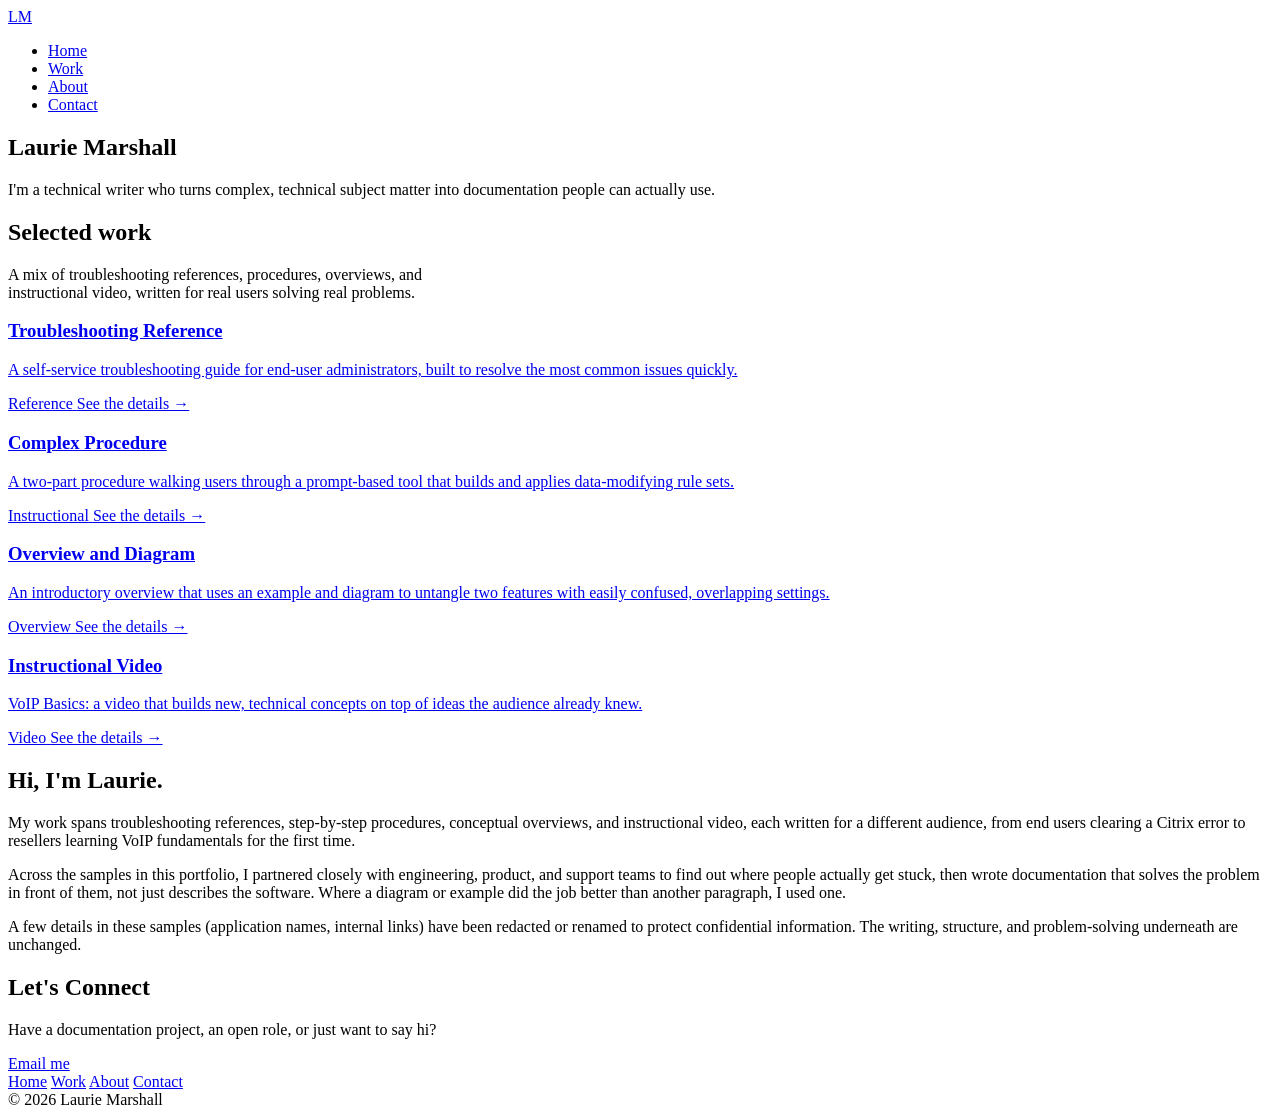
==== index.html @ d7d7e458 "Fix About/Contact section alignment mismatch Both sections used different container max-widths (680p" ====
<!DOCTYPE html>
<html lang="en">
<head>
<meta charset="UTF-8">
<meta name="viewport" content="width=device-width, initial-scale=1.0">
<title>Laurie Marshall | Technical Writer</title>
<meta name="description" content="Portfolio of Laurie Marshall, a technical writer specializing in troubleshooting guides, procedures, overviews, and instructional video.">

<link rel="icon" type="image/png" sizes="32x32" href="assets/favicon/favicon-32x32.png">
<link rel="icon" type="image/png" sizes="16x16" href="assets/favicon/favicon-16x16.png">
<link rel="apple-touch-icon" href="assets/favicon/apple-touch-icon.png">
<link rel="shortcut icon" href="assets/favicon/favicon.ico">

<link rel="preconnect" href="https://fonts.googleapis.com">
<link rel="preconnect" href="https://fonts.gstatic.com" crossorigin>
<link href="https://fonts.googleapis.com/css2?family=Gloock&family=Inter:wght@400;500;600;700&display=swap" rel="stylesheet">

<link rel="stylesheet" href="css/style.css">
</head>
<body>

<header class="site-header">
  <nav class="nav">
    <a href="#top" class="nav-brand">LM</a>
    <ul class="nav-links">
      <li><a href="#top">Home</a></li>
      <li><a href="#work">Work</a></li>
      <li><a href="#about">About</a></li>
      <li><a href="#contact">Contact</a></li>
    </ul>
  </nav>
</header>

<section id="top" class="hero">
  <div class="container hero-inner">
    <h1>Laurie Marshall</h1>
    <p class="lede">I'm a technical writer who turns complex, technical subject matter into documentation people can actually use.</p>
  </div>
</section>

<section id="work" class="section">
  <div class="container">
    <div class="section-head">
      <h2>Selected work</h2>
      <p>A mix of troubleshooting references, procedures, overviews, and<br>instructional video, written for real users solving real problems.</p>
    </div>

    <div class="work-grid">

      <a href="work/troubleshooting-reference.html" class="work-card">
        <div class="work-card-body">
          <h3>Troubleshooting Reference</h3>
          <p>A self-service troubleshooting guide for end-user administrators, built to resolve the most common issues quickly.</p>
          <span class="type-badge reference">Reference</span>
          <span class="work-card-cta">See the details →</span>
        </div>
      </a>

      <a href="work/complex-procedure.html" class="work-card">
        <div class="work-card-body">
          <h3>Complex Procedure</h3>
          <p>A two-part procedure walking users through a prompt-based tool that builds and applies data-modifying rule sets.</p>
          <span class="type-badge instructional">Instructional</span>
          <span class="work-card-cta">See the details →</span>
        </div>
      </a>

      <a href="work/overview-diagram.html" class="work-card">
        <div class="work-card-body">
          <h3>Overview and Diagram</h3>
          <p>An introductory overview that uses an example and diagram to untangle two features with easily confused, overlapping settings.</p>
          <span class="type-badge overview">Overview</span>
          <span class="work-card-cta">See the details →</span>
        </div>
      </a>

      <a href="work/instructional-video.html" class="work-card">
        <div class="work-card-body">
          <h3>Instructional Video</h3>
          <p>VoIP Basics: a video that builds new, technical concepts on top of ideas the audience already knew.</p>
          <span class="type-badge video">Video</span>
          <span class="work-card-cta">See the details →</span>
        </div>
      </a>

    </div>
  </div>
</section>

<section id="about" class="section-intro">
  <div class="container bio">
    <h1>Hi, I'm Laurie.</h1>
    <p>My work spans troubleshooting references, step-by-step procedures, conceptual overviews, and instructional video, each written for a different audience, from end users clearing a Citrix error to resellers learning VoIP fundamentals for the first time.</p>

    <p>Across the samples in this portfolio, I partnered closely with engineering, product, and support teams to find out where people actually get stuck, then wrote documentation that solves the problem in front of them, not just describes the software. Where a diagram or example did the job better than another paragraph, I used one.</p>

    <p>A few details in these samples (application names, internal links) have been redacted or renamed to protect confidential information. The writing, structure, and problem-solving underneath are unchanged.</p>
  </div>
</section>

<section id="contact" class="section-intro">
  <div class="container bio">
    <h1>Let's Connect</h1>
    <p class="lede">Have a documentation project, an open role, or just want to say hi?</p>

    <a href="mailto:lauriejmarshall@att.net?subject=Portfolio%20inquiry" class="btn btn-primary contact-cta">Email me</a>
  </div>
</section>

<footer class="site-footer">
  <div class="container footer-inner">
    <nav class="footer-nav" aria-label="Footer">
      <a href="#top">Home</a>
      <a href="#work">Work</a>
      <a href="#about">About</a>
      <a href="#contact">Contact</a>
    </nav>
    <span class="footer-copy">&copy; 2026 Laurie Marshall</span>
  </div>
</footer>

</body>
</html>
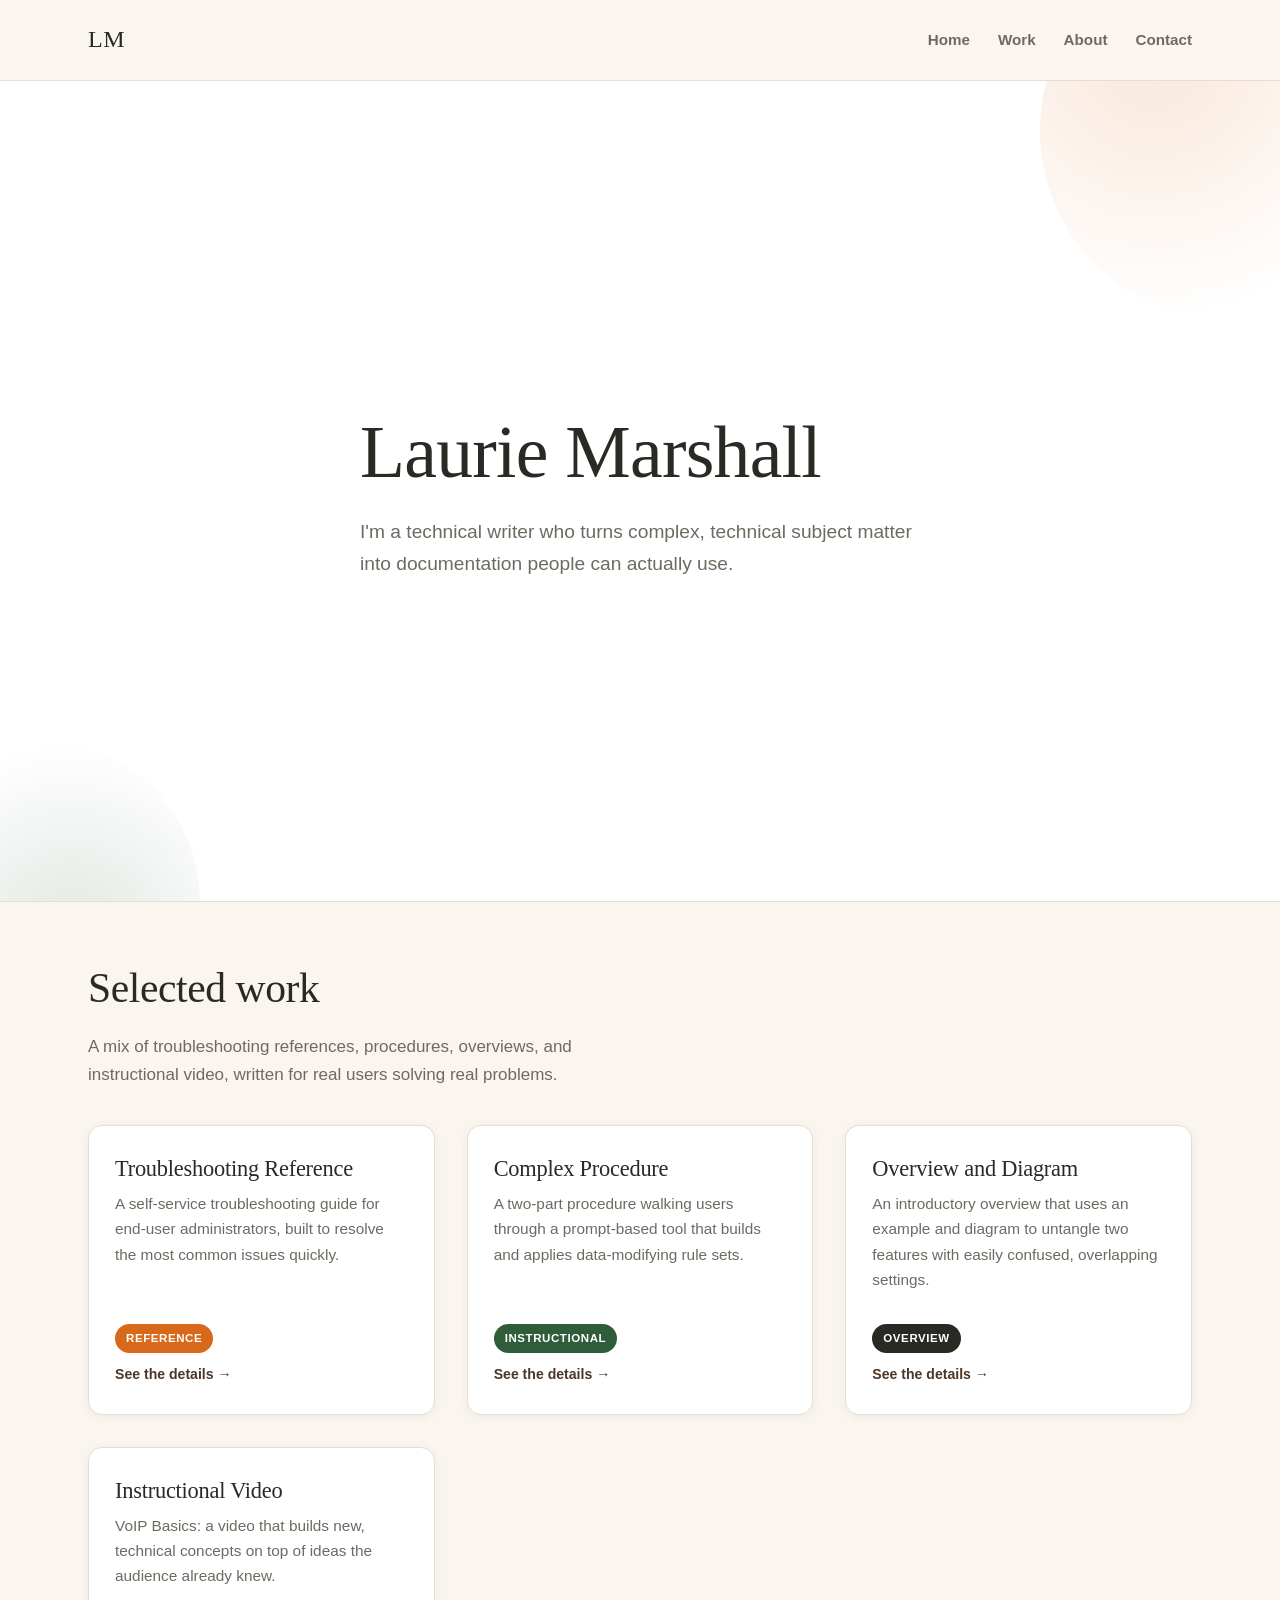
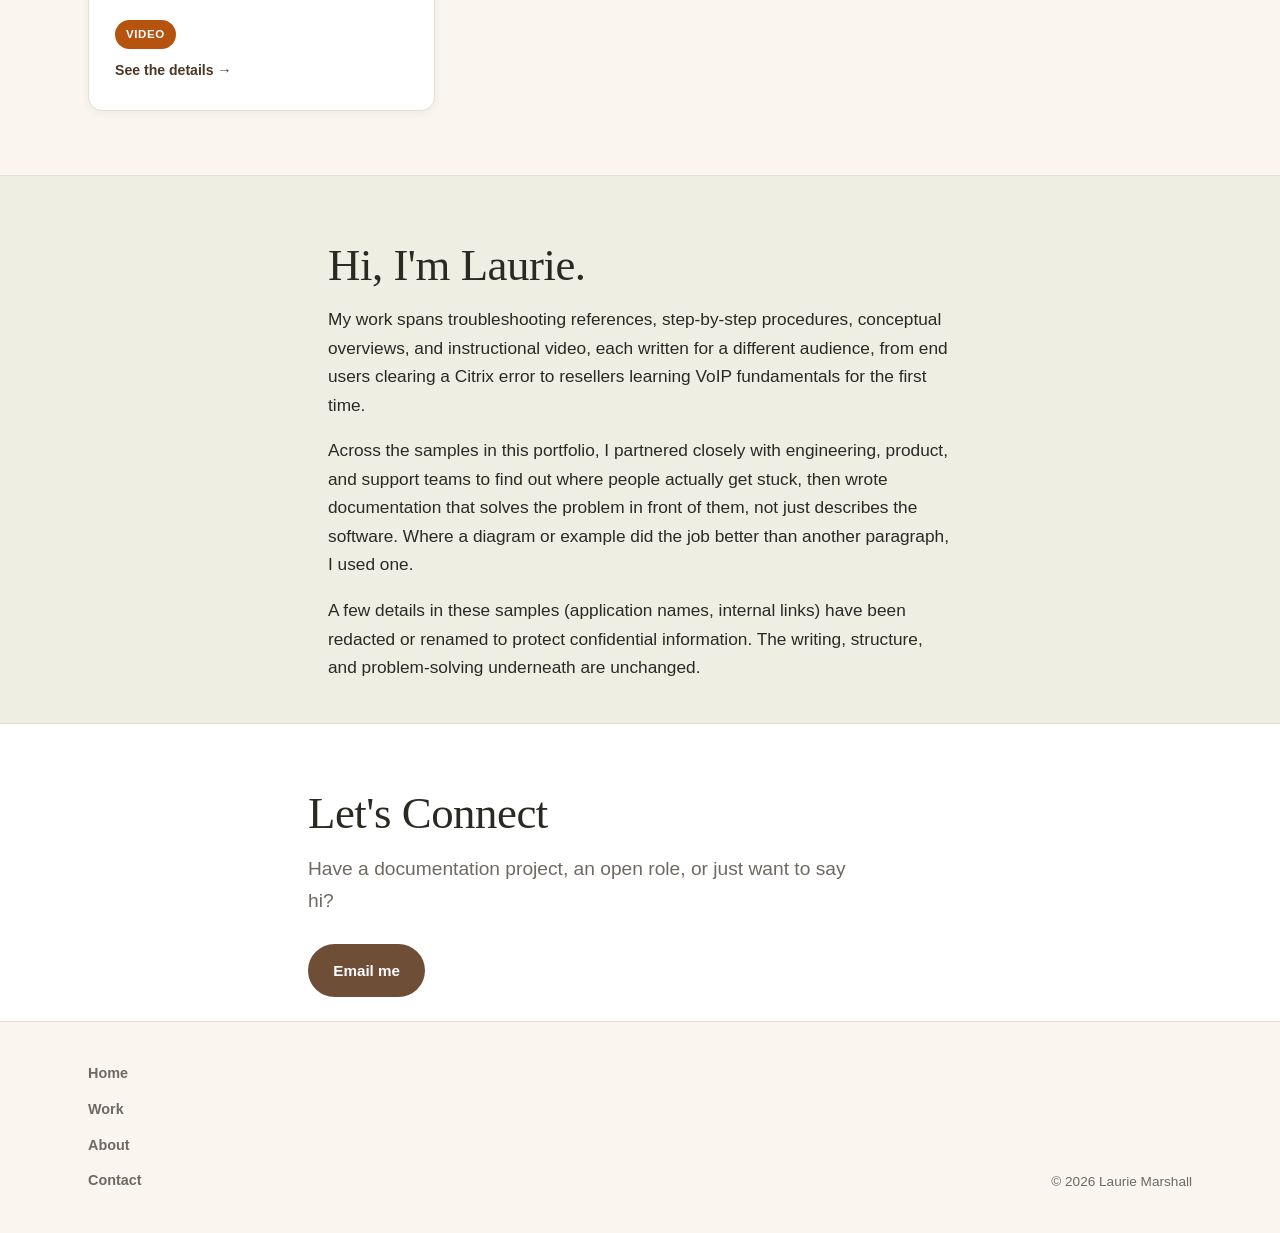
==== commit cf588a00: "Build one-page portfolio site with work detail pages Consolidates the site into a single-page home (" ====
--- a/index.html
+++ b/index.html
@@ -99,7 +99,7 @@
 </section>
 
 <section id="contact" class="section-intro">
-  <div class="container bio">
+  <div class="container hero-inner">
     <h1>Let's Connect</h1>
     <p class="lede">Have a documentation project, an open role, or just want to say hi?</p>
 
--- a/css/style.css
+++ b/css/style.css
@@ -0,0 +1,662 @@
+/* ---------------------------------------------------
+   Laurie Marshall, Portfolio
+   Gloock (display) + Inter (body)
+--------------------------------------------------- */
+
+:root {
+  --bg: #FAF6EF;
+  --bg-raised: #FFFFFF;
+  --text: #2B2924;
+  --text-muted: #6E6A61;
+  --border: #E6DFD1;
+
+  --orange: #D9691A;
+  --orange-dark: #B6540F;
+  --green: #2F5D3A;
+  --green-dark: #234631;
+  --brown: #6F4E37;
+  --brown-dark: #4E3626;
+
+  --radius: 14px;
+  --radius-sm: 8px;
+  --max-width: 1160px;
+
+  --shadow-sm: 0 2px 8px rgba(43, 41, 36, 0.06);
+  --shadow-md: 0 10px 30px rgba(43, 41, 36, 0.10);
+}
+
+* {
+  box-sizing: border-box;
+}
+
+html {
+  scroll-behavior: smooth;
+  overflow-x: clip;
+}
+
+section[id] {
+  scroll-margin-top: 90px;
+}
+
+body {
+  margin: 0;
+  overflow-x: clip;
+  background: var(--bg);
+  color: var(--text);
+  font-family: "Inter", -apple-system, BlinkMacSystemFont, "Segoe UI", sans-serif;
+  font-size: 17px;
+  line-height: 1.65;
+  -webkit-font-smoothing: antialiased;
+}
+
+h1, h2, h3, h4 {
+  font-family: "Gloock", Georgia, serif;
+  font-weight: 400;
+  line-height: 1.15;
+  margin: 0 0 0.5em;
+  letter-spacing: -0.01em;
+}
+
+h1 { font-size: clamp(2.6rem, 5vw + 1rem, 4.6rem); }
+h2 { font-size: clamp(1.8rem, 2.5vw + 1rem, 2.6rem); }
+h3 { font-size: 1.4rem; }
+
+p { margin: 0 0 1em; }
+
+a {
+  color: inherit;
+  text-decoration: none;
+}
+
+img { max-width: 100%; display: block; }
+
+.container {
+  max-width: var(--max-width);
+  margin: 0 auto;
+  padding: 0 28px;
+}
+
+/* ---------------- Buttons / links ---------------- */
+
+.btn {
+  display: inline-flex;
+  align-items: center;
+  gap: 0.5em;
+  padding: 0.85em 1.6em;
+  border-radius: 999px;
+  font-weight: 600;
+  font-size: 0.95rem;
+  border: 1px solid transparent;
+  cursor: pointer;
+  transition: transform 0.15s ease, background 0.2s ease, color 0.2s ease, border-color 0.2s ease;
+}
+
+.btn-primary {
+  background: var(--brown);
+  color: #fff;
+}
+.btn-primary:hover {
+  background: var(--brown-dark);
+  transform: translateY(-1px);
+}
+.btn-primary:active {
+  background: var(--brown-dark);
+  transform: translateY(0) scale(0.98);
+}
+
+.btn-secondary {
+  background: transparent;
+  color: var(--text);
+  border-color: var(--border);
+}
+.btn-secondary:hover {
+  border-color: var(--brown);
+  color: var(--brown);
+  transform: translateY(-1px);
+}
+.btn-secondary:active {
+  border-color: var(--brown-dark);
+  color: var(--brown-dark);
+  background: rgba(111, 78, 55, 0.06);
+  transform: translateY(0) scale(0.98);
+}
+
+.link-accent {
+  color: var(--brown-dark);
+  font-weight: 600;
+  border-bottom: 1.5px solid transparent;
+  transition: border-color 0.2s ease, color 0.2s ease;
+}
+.link-accent:hover {
+  border-color: var(--brown);
+  color: var(--brown);
+}
+.link-accent:active {
+  color: var(--brown-dark);
+  border-color: var(--brown-dark);
+}
+
+a:focus-visible,
+button:focus-visible,
+input:focus-visible,
+textarea:focus-visible {
+  outline: 2px solid var(--brown);
+  outline-offset: 2px;
+  border-radius: 4px;
+}
+
+/* ---------------- Header / nav ---------------- */
+
+.site-header {
+  position: sticky;
+  top: 0;
+  z-index: 50;
+  background: rgba(250, 246, 239, 0.88);
+  backdrop-filter: saturate(180%) blur(10px);
+  border-bottom: 1px solid var(--border);
+}
+
+.nav {
+  display: flex;
+  align-items: center;
+  justify-content: space-between;
+  padding: 20px 28px;
+  max-width: var(--max-width);
+  margin: 0 auto;
+  flex-wrap: wrap;
+  gap: 12px;
+}
+
+.nav-brand {
+  font-family: "Gloock", Georgia, serif;
+  font-size: 1.5rem;
+  letter-spacing: 0.02em;
+  transition: color 0.2s ease;
+}
+.nav-brand:hover {
+  color: var(--brown);
+}
+.nav-brand:active {
+  color: var(--brown-dark);
+}
+
+.nav-links {
+  display: flex;
+  gap: 28px;
+  list-style: none;
+  margin: 0;
+  padding: 0;
+  font-size: 0.95rem;
+  font-weight: 600;
+}
+
+.nav-links a {
+  position: relative;
+  color: var(--text-muted);
+  padding: 4px 0;
+  transition: color 0.2s ease;
+}
+.nav-links a:hover {
+  color: var(--brown);
+}
+.nav-links a:active {
+  color: var(--brown-dark);
+}
+.nav-links a.active {
+  color: var(--text);
+}
+.nav-links a.active::after {
+  content: "";
+  position: absolute;
+  left: 0;
+  right: 0;
+  bottom: -4px;
+  height: 2px;
+  background: var(--brown);
+  border-radius: 2px;
+}
+.nav-links a:focus-visible,
+.nav-brand:focus-visible {
+  outline-color: var(--brown);
+}
+
+/* ---------------- Hero ---------------- */
+
+.hero {
+  min-height: calc(100vh - 80px);
+  display: flex;
+  flex-direction: column;
+  justify-content: center;
+  padding: 96px 0 88px;
+  position: relative;
+  overflow: hidden;
+  background: var(--bg-raised);
+  box-shadow: 0 1px 0 var(--border);
+}
+
+.hero::before {
+  content: "";
+  position: absolute;
+  top: -140px;
+  right: -140px;
+  width: 380px;
+  height: 380px;
+  border-radius: 50%;
+  background: radial-gradient(circle at 30% 30%, rgba(217, 105, 26, 0.16), rgba(217, 105, 26, 0) 70%);
+  z-index: 0;
+}
+
+.hero::after {
+  content: "";
+  position: absolute;
+  bottom: -160px;
+  left: -120px;
+  width: 320px;
+  height: 320px;
+  border-radius: 50%;
+  background: radial-gradient(circle at 60% 60%, rgba(47, 93, 58, 0.14), rgba(47, 93, 58, 0) 70%);
+  z-index: 0;
+}
+
+.hero-inner {
+  position: relative;
+  z-index: 1;
+  max-width: 720px;
+}
+
+.hero h1 {
+  margin-bottom: 0.3em;
+}
+
+.hero .lede {
+  font-size: 1.2rem;
+  color: var(--text-muted);
+  max-width: 560px;
+  margin-bottom: 0;
+}
+
+/* Lighter section intro for About/Contact: same heading treatment as
+   the hero, minus the decorative orbs, so they don't repeat down the page. */
+.section-intro {
+  padding: 64px 0 24px;
+}
+
+.section-intro h1 {
+  font-size: clamp(1.9rem, 2.8vw + 1rem, 2.8rem);
+  margin-bottom: 0.3em;
+}
+
+.section-intro .lede {
+  font-size: 1.2rem;
+  color: var(--text-muted);
+  max-width: 560px;
+  margin-bottom: 0;
+}
+
+/* Distinct tint per section so they read as separate bands down the page */
+#about {
+  background: #EFEEE3;
+  border-top: 1px solid var(--border);
+}
+
+#contact {
+  background: #FFFFFF;
+  border-top: 1px solid var(--border);
+}
+
+/* ---------------- Section headers ---------------- */
+
+.section {
+  padding: 64px 0;
+}
+
+.section-head {
+  margin-bottom: 36px;
+}
+
+.section-head p {
+  color: var(--text-muted);
+  margin: 12px 0 0;
+  max-width: 620px;
+}
+
+/* ---------------- Work grid ---------------- */
+
+.work-grid {
+  display: grid;
+  grid-template-columns: repeat(auto-fill, minmax(280px, 1fr));
+  gap: 32px;
+}
+
+.work-card {
+  background: var(--bg-raised);
+  border-radius: var(--radius);
+  box-shadow: var(--shadow-sm);
+  border: 1px solid var(--border);
+  transition: transform 0.22s ease, box-shadow 0.22s ease, border-color 0.22s ease;
+  display: flex;
+  flex-direction: column;
+  padding: 30px 26px 28px;
+}
+
+.work-card:hover {
+  transform: translateY(-5px);
+  box-shadow: var(--shadow-md);
+  border-color: rgba(111, 78, 55, 0.35);
+}
+
+.work-card:active {
+  transform: translateY(-2px);
+  box-shadow: var(--shadow-sm);
+}
+
+.work-card:focus-visible {
+  outline: 2px solid var(--brown);
+  outline-offset: 3px;
+}
+
+.type-badge {
+  display: inline-block;
+  align-self: flex-start;
+  margin-top: 16px;
+  color: #fff;
+  font-size: 0.72rem;
+  font-weight: 700;
+  letter-spacing: 0.05em;
+  text-transform: uppercase;
+  padding: 5px 11px;
+  border-radius: 999px;
+}
+
+.type-badge.reference { background: var(--orange); }
+.type-badge.instructional { background: var(--green); }
+.type-badge.overview { background: var(--text); }
+.type-badge.video { background: var(--orange-dark); }
+
+.work-card-body {
+  flex: 1;
+  display: flex;
+  flex-direction: column;
+}
+
+.work-card-body h3 {
+  margin-bottom: 0.4em;
+}
+
+.work-card-body p {
+  color: var(--text-muted);
+  font-size: 0.96rem;
+  flex: 1;
+}
+
+.work-card-cta {
+  margin-top: 10px;
+  font-size: 0.88rem;
+  font-weight: 700;
+  color: var(--brown-dark);
+}
+
+/* ---------------- About page ---------------- */
+
+.bio {
+  max-width: 680px;
+}
+
+.bio p {
+  font-size: 1.08rem;
+}
+
+.bio .lede {
+  font-size: 1.25rem;
+  font-weight: 600;
+  color: var(--text);
+  margin-bottom: 0.8em;
+}
+
+/* ---------------- Detail sections ---------------- */
+
+.detail-header {
+  padding: 56px 0 32px;
+}
+
+.back-link {
+  display: inline-flex;
+  align-items: center;
+  gap: 6px;
+  font-size: 0.9rem;
+  font-weight: 600;
+  color: var(--text-muted);
+  margin-bottom: 28px;
+}
+.back-link:hover { color: var(--brown); }
+.back-link:active { color: var(--brown-dark); }
+
+.detail-cover {
+  border-radius: var(--radius);
+  overflow: hidden;
+  border: 1px solid var(--border);
+  box-shadow: var(--shadow-md);
+  margin: 32px 0 40px;
+  background: #ECE6D8;
+}
+
+.detail-cover img { width: 100%; }
+
+.pdf-pages {
+  display: flex;
+  flex-direction: column;
+  align-items: center;
+  gap: 24px;
+  margin: 32px 0 40px;
+}
+
+.pdf-pages img {
+  display: block;
+  width: 100%;
+  max-width: 480px;
+  border-radius: var(--radius);
+  border: 1px solid var(--border);
+  box-shadow: var(--shadow-md);
+  background: #ECE6D8;
+  cursor: zoom-in;
+  transition: transform 0.15s ease, box-shadow 0.15s ease;
+}
+
+.pdf-pages img:hover {
+  transform: translateY(-3px);
+  box-shadow: 0 16px 36px rgba(43, 41, 36, 0.18);
+  border-color: rgba(111, 78, 55, 0.35);
+}
+
+.pdf-pages img:active {
+  transform: translateY(-1px) scale(0.98);
+  box-shadow: var(--shadow-sm);
+}
+
+.pdf-pages img:focus-visible {
+  outline: 2px solid var(--brown);
+  outline-offset: 3px;
+}
+
+/* ---------------- Lightbox ---------------- */
+
+.lightbox {
+  position: fixed;
+  inset: 0;
+  z-index: 200;
+  background: rgba(20, 18, 15, 0.88);
+  display: flex;
+  align-items: center;
+  justify-content: center;
+  padding: 32px;
+}
+
+.lightbox[hidden] { display: none; }
+
+.lightbox img {
+  max-width: min(100%, 1300px);
+  max-height: 100%;
+  width: auto;
+  height: auto;
+  border-radius: 8px;
+  box-shadow: 0 24px 60px rgba(0, 0, 0, 0.45);
+}
+
+.lightbox-close,
+.lightbox-prev,
+.lightbox-next {
+  position: absolute;
+  display: inline-flex;
+  align-items: center;
+  justify-content: center;
+  background: rgba(255, 255, 255, 0.1);
+  border: 1px solid rgba(255, 255, 255, 0.25);
+  color: #fff;
+  border-radius: 999px;
+  cursor: pointer;
+  transition: background 0.2s ease;
+}
+.lightbox-close:hover,
+.lightbox-prev:hover,
+.lightbox-next:hover {
+  background: rgba(255, 255, 255, 0.22);
+}
+
+.lightbox-close {
+  top: 20px;
+  right: 20px;
+  width: 40px;
+  height: 40px;
+  font-size: 1.1rem;
+}
+
+.lightbox-prev,
+.lightbox-next {
+  top: 50%;
+  transform: translateY(-50%);
+  width: 48px;
+  height: 48px;
+  font-size: 1.3rem;
+}
+.lightbox-prev { left: 20px; }
+.lightbox-next { right: 20px; }
+
+.lightbox-count {
+  position: absolute;
+  bottom: 20px;
+  left: 50%;
+  transform: translateX(-50%);
+  color: rgba(255, 255, 255, 0.85);
+  font-size: 0.85rem;
+  font-weight: 600;
+  letter-spacing: 0.02em;
+}
+
+@media (max-width: 640px) {
+  .lightbox { padding: 20px; }
+  .lightbox-prev, .lightbox-next { width: 40px; height: 40px; }
+}
+
+.detail-grid {
+  display: grid;
+  grid-template-columns: 1.5fr 1fr;
+  gap: 56px;
+  align-items: start;
+}
+
+.detail-body p {
+  font-size: 1.05rem;
+}
+
+.detail-meta {
+  background: var(--bg-raised);
+  border: 1px solid var(--border);
+  border-radius: var(--radius);
+  padding: 24px;
+}
+
+.detail-meta dt {
+  font-size: 0.78rem;
+  text-transform: uppercase;
+  letter-spacing: 0.06em;
+  font-weight: 700;
+  color: var(--text-muted);
+  margin-bottom: 4px;
+}
+
+.detail-meta dd {
+  margin: 0 0 20px;
+  font-size: 0.96rem;
+}
+
+.detail-meta dd:last-child { margin-bottom: 0; }
+
+.detail-actions {
+  display: flex;
+  flex-direction: column;
+  align-items: flex-start;
+  gap: 10px;
+  margin-top: 24px;
+}
+
+video.detail-video {
+  width: 100%;
+  border-radius: var(--radius-sm);
+  background: #000;
+}
+
+.note {
+  font-size: 0.86rem;
+  color: var(--text-muted);
+  border-left: 3px solid var(--border);
+  padding-left: 14px;
+  margin-top: 24px;
+}
+
+/* ---------------- Contact page ---------------- */
+
+.contact-cta {
+  margin-top: 28px;
+}
+
+/* ---------------- Footer ---------------- */
+
+.site-footer {
+  border-top: 1px solid var(--border);
+  padding: 40px 0;
+}
+
+.footer-inner {
+  display: flex;
+  justify-content: space-between;
+  align-items: flex-end;
+  flex-wrap: wrap;
+  gap: 20px 32px;
+}
+
+.footer-nav {
+  display: flex;
+  flex-direction: column;
+  align-items: flex-start;
+  gap: 12px;
+  font-size: 0.9rem;
+  font-weight: 600;
+}
+.footer-nav a { color: var(--text-muted); }
+.footer-nav a:hover { color: var(--brown); }
+.footer-nav a:active { color: var(--brown-dark); }
+
+.footer-copy {
+  font-size: 0.85rem;
+  color: var(--text-muted);
+}
+
+/* ---------------- Responsive ---------------- */
+
+@media (max-width: 760px) {
+  .detail-grid {
+    grid-template-columns: 1fr;
+  }
+  .hero { padding: 64px 0 48px; }
+  .section, .section-intro { padding: 48px 0; }
+}
